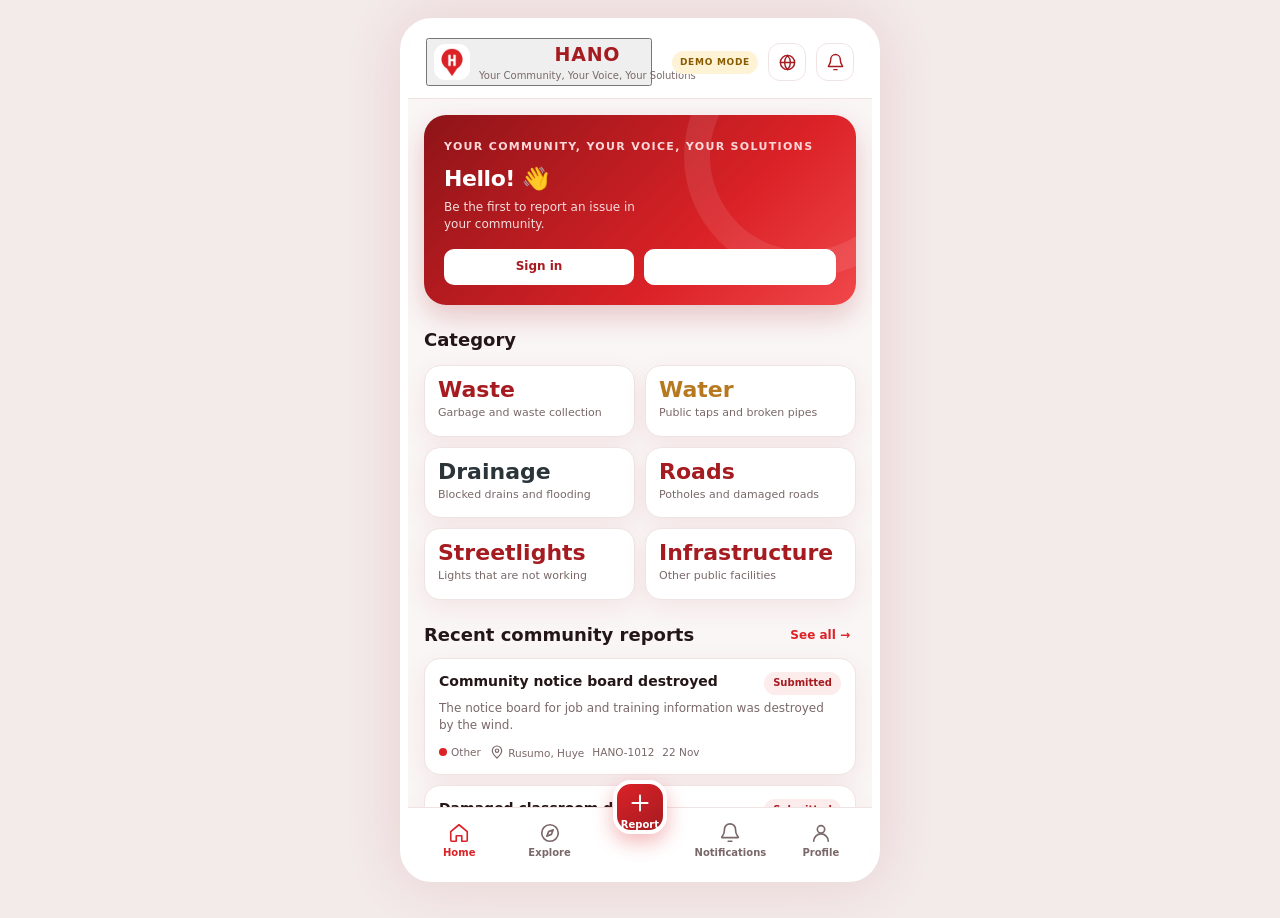
==== index.html @ 0b4ce07e "Build HANO community reporting PWA with PHP/MySQL API and Kotlin scaffold" ====
<!DOCTYPE html>
<html lang="en">
<head>
  <meta charset="UTF-8">
  <meta name="viewport" content="width=device-width, initial-scale=1, viewport-fit=cover">
  <meta name="theme-color" content="#DB2227">
  <meta name="description" content="HANO — Your Community, Your Voice, Your Solutions. Report and track community problems in Rwanda.">
  <title>HANO — Your Community, Your Voice</title>
  <link rel="manifest" href="manifest.webmanifest">
  <link rel="icon" href="assets/img/icon-192.png">
  <link rel="apple-touch-icon" href="assets/img/icon-192.png">
  <link rel="stylesheet" href="assets/css/styles.css">
</head>
<body>
  <div class="phone">
    <header class="topbar" id="topbar"></header>
    <main id="app" class="app" aria-live="polite">
      <div class="loading-screen"><div class="spinner"></div><p>Loading HANO…</p></div>
    </main>
    <nav class="bottom-nav" id="bottomnav" aria-label="Main navigation"></nav>
  </div>
  <div id="toast" class="toast" role="status" aria-live="polite"></div>
  <div id="modal" class="modal" hidden></div>
  <script type="module" src="assets/js/app.js"></script>
</body>
</html>
---- assets/css/styles.css ----
/* HANO - mobile-first design system */
:root{
  /* Palette derived from the uploaded HANO pin logo (#DB2227). */
  --brand:#DB2227; --brand-dark:#A51B20; --brand-soft:#FDECEC;
  --accent:#2A3439; --accent-soft:#EEF1F2;
  --ink:#241617; --muted:#7A6869; --line:#F0E3E3; --bg:#FAF6F6;
  --white:#fff; --danger:#C2413A; --warn:#B7791F; --ok:#157A4A;
  --radius:18px; --shadow:0 8px 26px rgba(165,27,32,.08);
}
*{box-sizing:border-box;-webkit-tap-highlight-color:transparent}
html,body{margin:0;height:100%;background:#F3EAEA;color:var(--ink)}
body{font-family:"Segoe UI",Inter,system-ui,-apple-system,Arial,sans-serif;font-size:15px;line-height:1.45}
button,input,select,textarea{font:inherit}
button{cursor:pointer}
a{color:var(--brand);text-decoration:none}
svg{width:16px;height:16px;vertical-align:-3px;flex:none}

/* Phone shell (desktop preview) */
.phone{position:relative;width:100%;max-width:480px;height:100dvh;margin:0 auto;background:var(--bg);
  display:flex;flex-direction:column;overflow:hidden;box-shadow:0 0 60px rgba(165,27,32,.12)}
@media(min-width:520px){.phone{height:min(920px,96dvh);margin:2vh auto;border-radius:32px;border:8px solid #fff}}

/* Header */
.topbar{flex:none;padding:calc(12px + env(safe-area-inset-top)) 18px 12px;background:var(--white);
  border-bottom:1px solid var(--line);display:flex;align-items:center;gap:10px;min-height:66px}
.brand{display:flex;align-items:center;gap:9px;min-width:0}
.brand img{width:36px;height:36px;border-radius:11px;flex:none}
.brand strong{font-size:19px;letter-spacing:.04em;color:var(--brand-dark)}
.brand small{display:block;font-size:10px;color:var(--muted);white-space:nowrap;overflow:hidden;text-overflow:ellipsis}
.topbar .spacer{flex:1}
.icon-btn{width:38px;height:38px;border:1px solid var(--line);border-radius:12px;background:var(--white);
  display:grid;place-items:center;color:var(--brand-dark);flex:none}
.icon-btn svg{width:19px;height:19px}
.mode-badge{font-size:9px;font-weight:800;letter-spacing:.08em;padding:5px 8px;border-radius:99px;
  background:var(--brand-soft);color:var(--brand-dark);white-space:nowrap}
.mode-badge.demo{background:#FFF3D6;color:#8A5A00}

/* App body */
.app{flex:1;overflow-y:auto;overflow-x:hidden;padding:16px 16px calc(96px + env(safe-area-inset-bottom));scroll-behavior:smooth}
.app::-webkit-scrollbar{width:0}
.loading-screen{display:grid;place-content:center;justify-items:center;height:70vh;color:var(--muted)}
.spinner{width:36px;height:36px;border:3px solid var(--brand-soft);border-top-color:var(--brand);
  border-radius:50%;animation:spin .8s linear infinite}
@keyframes spin{to{transform:rotate(360deg)}}

/* Bottom navigation */
.bottom-nav{flex:none;position:relative;display:grid;grid-template-columns:repeat(5,1fr);
  background:var(--white);border-top:1px solid var(--line);padding:8px 6px calc(8px + env(safe-area-inset-bottom));z-index:5}
.bottom-nav button{border:0;background:none;color:var(--muted);display:grid;justify-items:center;gap:2px;
  font-size:10px;font-weight:600;padding:6px 0;border-radius:12px}
.bottom-nav button.active{color:var(--brand)}
.bottom-nav button svg{width:22px;height:22px}
.bottom-nav .fab{position:relative;top:-18px;width:54px;height:54px;margin:-18px auto 0;border-radius:18px;
  background:linear-gradient(145deg,#DB2227,#A51B20);color:#fff;box-shadow:0 8px 20px rgba(219,34,39,.32);
  display:grid;place-items:center;border:4px solid var(--white)}
.bottom-nav .fab svg{width:26px;height:26px}
.bottom-nav .fab.active{color:#fff}

/* Typography + layout */
h1,h2,h3,h4,p{margin:0}
h1{font-size:24px;letter-spacing:-.02em}
h2{font-size:18px}
h3{font-size:15px}
.muted{color:var(--muted)}
.small{font-size:12px}
.tiny{font-size:10px}
.eyebrow{font-size:11px;font-weight:800;letter-spacing:.12em;text-transform:uppercase;color:var(--brand)}
.section{margin:22px 0 10px;display:flex;align-items:center;justify-content:space-between;gap:8px}
.text-link{border:0;background:none;color:var(--brand);font-size:12px;font-weight:700}

/* Cards */
.card{background:var(--white);border:1px solid var(--line);border-radius:var(--radius);padding:16px;box-shadow:var(--shadow)}
.card+.card{margin-top:12px}
.hero{background:linear-gradient(135deg,#8E1418,#DB2227 65%,#F0474B);color:#fff;border-radius:22px;
  padding:20px;position:relative;overflow:hidden;box-shadow:0 12px 28px rgba(165,27,32,.22)}
.hero::after{content:"";position:absolute;width:190px;height:190px;border-radius:50%;right:-70px;top:-80px;
  border:26px solid rgba(255,255,255,.09)}
.hero h1{font-size:22px;margin:6px 0 4px}
.hero p{font-size:12px;opacity:.85;max-width:220px}
.hero .eyebrow{color:#FFD7D8}
.stat-grid{display:grid;grid-template-columns:repeat(2,1fr);gap:10px;margin-top:12px}
.stat{background:var(--white);border:1px solid var(--line);border-radius:16px;padding:13px;box-shadow:var(--shadow)}
.stat b{display:block;font-size:26px;line-height:1;color:var(--brand-dark)}
.stat span{font-size:11px;color:var(--muted)}
.stat:nth-child(2) b{color:var(--warn)} .stat:nth-child(3) b{color:var(--accent)}

/* Buttons + chips */
.btn{border:0;border-radius:13px;padding:12px 16px;font-weight:700;font-size:14px;display:inline-flex;
  align-items:center;justify-content:center;gap:7px;transition:transform .12s,opacity .12s}
.btn:active{transform:scale(.97)}
.btn:disabled{opacity:.55;cursor:not-allowed}
.btn-primary{background:var(--brand);color:#fff;box-shadow:0 6px 16px rgba(219,34,39,.22)}
.btn-blue{background:var(--accent);color:#fff}
.btn-outline{background:var(--white);color:var(--brand);border:1px solid var(--brand)}
.btn-ghost{background:var(--brand-soft);color:var(--brand-dark)}
.btn-danger{background:#FDECEC;color:var(--danger)}
.btn-sm{padding:8px 11px;font-size:12px;border-radius:10px}
.btn-block{width:100%}
.chip-row{display:flex;gap:7px;overflow-x:auto;padding:2px 0 6px;scrollbar-width:none}
.chip-row::-webkit-scrollbar{display:none}
.chip{flex:none;border:1px solid var(--line);background:var(--white);color:var(--muted);border-radius:99px;
  padding:7px 12px;font-size:12px;font-weight:600}
.chip.active{background:var(--brand);color:#fff;border-color:var(--brand)}

/* Forms */
.form-group{margin-bottom:14px}
.form-group label{display:block;font-size:12px;font-weight:700;margin-bottom:6px;color:var(--ink)}
input,select,textarea{width:100%;border:1px solid var(--line);border-radius:13px;padding:12px 13px;background:var(--white);color:var(--ink);outline:none}
input:focus,select:focus,textarea:focus{border-color:var(--brand);box-shadow:0 0 0 3px var(--brand-soft)}
textarea{min-height:96px;resize:vertical}
.photo-drop{border:2px dashed #F0C7C8;border-radius:16px;padding:18px;text-align:center;background:var(--brand-soft);color:var(--brand-dark);font-size:13px}
.photo-drop svg{width:28px;height:28px;display:block;margin:0 auto 6px}
.photo-drop input{display:none}
.photo-preview{width:100%;max-height:170px;object-fit:cover;border-radius:14px;margin-top:10px}
.row{display:flex;gap:10px}.row>*{flex:1}

/* Lists + statuses */
.list{display:grid;gap:10px}
.report-item{background:var(--white);border:1px solid var(--line);border-radius:16px;padding:13px 14px;box-shadow:var(--shadow);cursor:pointer}
.report-item:active{transform:scale(.99)}
.report-item .top{display:flex;justify-content:space-between;gap:8px;align-items:flex-start}
.report-item h3{font-size:14px;line-height:1.3}
.report-item p{font-size:12px;color:var(--muted);margin-top:5px;display:-webkit-box;-webkit-line-clamp:2;-webkit-box-orient:vertical;overflow:hidden}
.report-meta{display:flex;gap:8px;align-items:center;margin-top:9px;font-size:10.5px;color:var(--muted);flex-wrap:wrap}
.badge{font-size:10px;font-weight:800;border-radius:99px;padding:4px 9px;white-space:nowrap;text-transform:capitalize}
.badge.submitted{background:#FDECEC;color:#A51B20}
.badge.under_review{background:#FFF4D6;color:#8A5A00}
.badge.assigned{background:#EDE7FA;color:#6B46C1}
.badge.in_progress{background:#FCE0E1;color:#DB2227}
.badge.resolved{background:#E7F5EA;color:#157A4A}
.badge.rejected{background:#FBE3E2;color:#A51B20}
.cat-dot{width:8px;height:8px;border-radius:50%;display:inline-block;margin-right:4px;background:var(--brand)}

/* Map */
.map-wrap{position:relative;border-radius:18px;overflow:hidden;background:linear-gradient(160deg,#FCEEEE,#F1F3F4);border:1px solid var(--line)}
.map-svg{width:100%;height:260px;display:block}
.map-pin{cursor:pointer;transition:transform .15s}
.map-pin:hover{transform:scale(1.25)}
.map-note{position:absolute;left:10px;bottom:8px;font-size:10px;background:rgba(255,255,255,.85);padding:4px 8px;border-radius:8px;color:var(--muted)}

/* Auth */
.auth-logo{width:74px;height:74px;border-radius:22px;margin:10px auto 12px;display:block;box-shadow:0 12px 24px rgba(165,27,32,.22)}
.auth h1{text-align:center;font-size:26px}
.auth .tagline{text-align:center;color:var(--muted);font-size:13px;margin:4px 0 20px}
.tabs{display:grid;grid-template-columns:1fr 1fr;background:var(--brand-soft);border-radius:13px;padding:4px;margin-bottom:16px}
.tabs button{border:0;background:none;padding:9px;border-radius:10px;font-weight:700;color:var(--muted);font-size:13px}
.tabs button.active{background:#fff;color:var(--brand-dark);box-shadow:var(--shadow)}
.demo-note{font-size:11px;color:var(--muted);background:#FFF8E8;border:1px solid #F5E3B8;padding:10px;border-radius:12px;margin-top:12px}

/* Admin */
.admin-tabs{display:flex;gap:6px;overflow-x:auto;margin-bottom:12px}
.admin-tabs button{flex:none;border:1px solid var(--line);background:#fff;color:var(--muted);border-radius:10px;padding:8px 12px;font-size:12px;font-weight:700}
.admin-tabs button.active{background:var(--brand);color:#fff;border-color:var(--brand)}
.mini-grid{display:grid;grid-template-columns:repeat(3,1fr);gap:8px;margin-top:10px}
.mini-grid div{background:var(--brand-soft);border-radius:12px;padding:10px;text-align:center}
.mini-grid b{display:block;color:var(--brand-dark);font-size:18px}
.manage-row{border-top:1px solid var(--line);padding:11px 0}
.manage-row:first-of-type{border-top:0}
.manage-row .row{margin-top:7px}
select.small-input{padding:8px;font-size:12px}

/* Empty + toast + modal */
.empty{text-align:center;padding:34px 18px;color:var(--muted)}
.empty .emoji{font-size:34px;margin-bottom:8px}
.toast{position:fixed;left:50%;bottom:26px;transform:translate(-50%,20px);z-index:50;background:var(--ink);color:#fff;
  padding:12px 18px;border-radius:14px;font-size:13px;opacity:0;pointer-events:none;transition:.25s;max-width:86vw;text-align:center}
.toast.show{opacity:1;transform:translate(-50%,0)}
.modal{position:fixed;inset:0;background:rgba(36,22,23,.55);z-index:40;display:grid;align-items:end;justify-items:center}
.modal[hidden]{display:none}
.modal-card{background:#fff;width:100%;max-width:480px;max-height:88dvh;overflow-y:auto;border-radius:24px 24px 0 0;padding:18px 18px calc(24px + env(safe-area-inset-bottom));animation:slideUp .22s ease-out}
@media(min-width:520px){.modal{align-items:center}.modal-card{border-radius:24px;max-height:80dvh}}
@keyframes slideUp{from{transform:translateY(30px);opacity:.5}to{transform:none;opacity:1}}
.timeline{list-style:none;margin:12px 0;padding:0 0 0 16px;border-left:2px solid var(--line)}
.timeline li{position:relative;padding:0 0 14px 12px;font-size:12px}
.timeline li::before{content:"";position:absolute;left:-23px;top:3px;width:10px;height:10px;border-radius:50%;background:var(--brand)}
.timeline time{display:block;color:var(--muted);font-size:10px}
.detail-photo{width:100%;border-radius:14px;margin:10px 0}

/* Loading skeleton */
.skeleton{background:linear-gradient(90deg,#F7EAEA,#FCF7F7,#F7EAEA);background-size:200% 100%;animation:shimmer 1.2s infinite;border-radius:10px;height:14px;margin:8px 0}
@keyframes shimmer{to{background-position:-200% 0}}
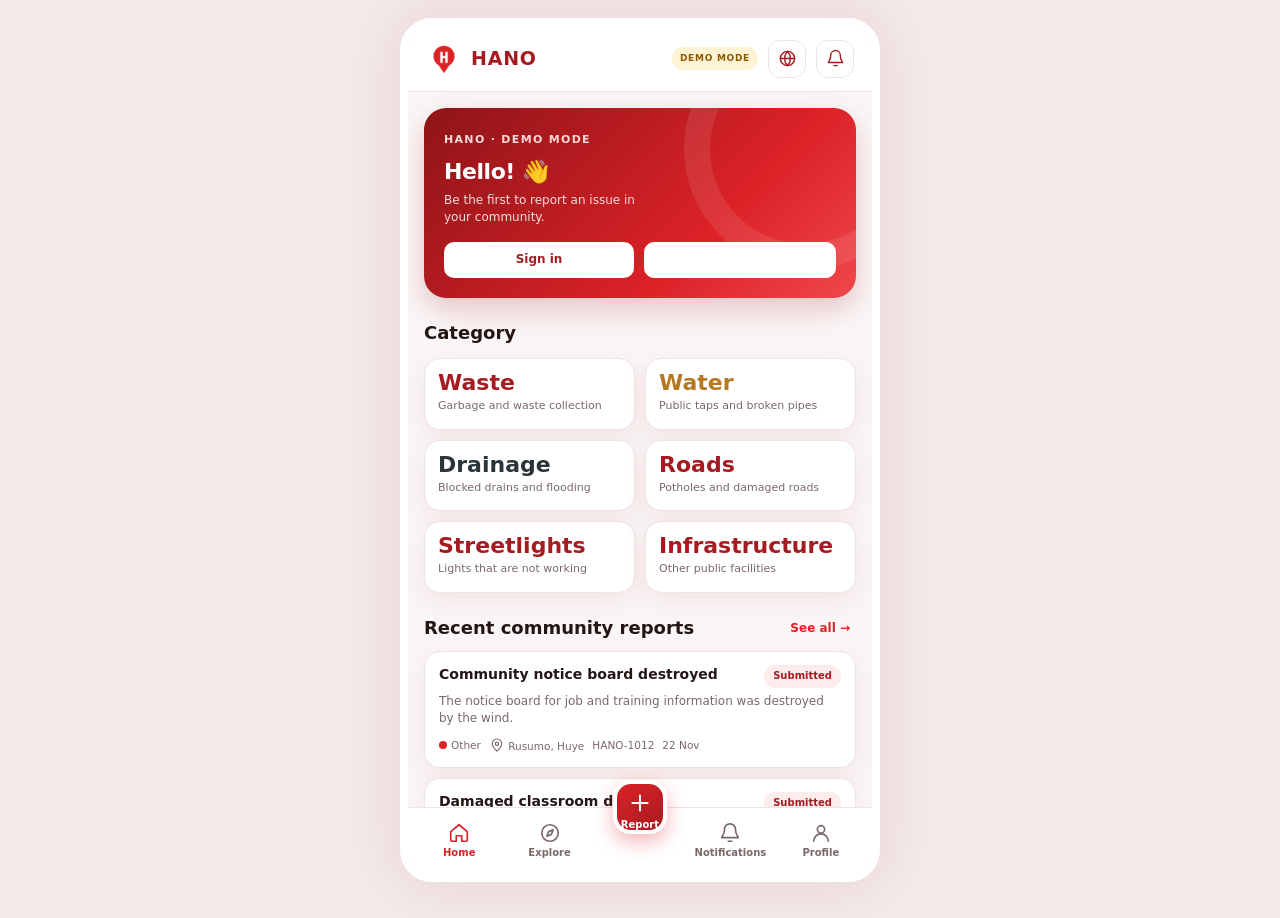
==== commit a54783a9: "Remove tagline and header rectangle, refresh app metadata" ====
--- a/index.html
+++ b/index.html
@@ -4,8 +4,8 @@
   <meta charset="UTF-8">
   <meta name="viewport" content="width=device-width, initial-scale=1, viewport-fit=cover">
   <meta name="theme-color" content="#DB2227">
-  <meta name="description" content="HANO — Your Community, Your Voice, Your Solutions. Report and track community problems in Rwanda.">
-  <title>HANO — Your Community, Your Voice</title>
+  <meta name="description" content="HANO — report and track community problems in Rwanda.">
+  <title>HANO — Community Problem Reporting</title>
   <link rel="manifest" href="manifest.webmanifest">
   <link rel="icon" href="assets/img/icon-192.png">
   <link rel="apple-touch-icon" href="assets/img/icon-192.png">
--- a/assets/css/styles.css
+++ b/assets/css/styles.css
@@ -23,10 +23,9 @@
 /* Header */
 .topbar{flex:none;padding:calc(12px + env(safe-area-inset-top)) 18px 12px;background:var(--white);
   border-bottom:1px solid var(--line);display:flex;align-items:center;gap:10px;min-height:66px}
-.brand{display:flex;align-items:center;gap:9px;min-width:0}
+.brand{display:flex;align-items:center;gap:9px;min-width:0;background:none;border:0;padding:0;color:inherit;text-align:left}
 .brand img{width:36px;height:36px;border-radius:11px;flex:none}
 .brand strong{font-size:19px;letter-spacing:.04em;color:var(--brand-dark)}
-.brand small{display:block;font-size:10px;color:var(--muted);white-space:nowrap;overflow:hidden;text-overflow:ellipsis}
 .topbar .spacer{flex:1}
 .icon-btn{width:38px;height:38px;border:1px solid var(--line);border-radius:12px;background:var(--white);
   display:grid;place-items:center;color:var(--brand-dark);flex:none}
@@ -140,8 +139,7 @@
 
 /* Auth */
 .auth-logo{width:74px;height:74px;border-radius:22px;margin:10px auto 12px;display:block;box-shadow:0 12px 24px rgba(165,27,32,.22)}
-.auth h1{text-align:center;font-size:26px}
-.auth .tagline{text-align:center;color:var(--muted);font-size:13px;margin:4px 0 20px}
+.auth h1{text-align:center;font-size:26px;margin-bottom:20px}
 .tabs{display:grid;grid-template-columns:1fr 1fr;background:var(--brand-soft);border-radius:13px;padding:4px;margin-bottom:16px}
 .tabs button{border:0;background:none;padding:9px;border-radius:10px;font-weight:700;color:var(--muted);font-size:13px}
 .tabs button.active{background:#fff;color:var(--brand-dark);box-shadow:var(--shadow)}
